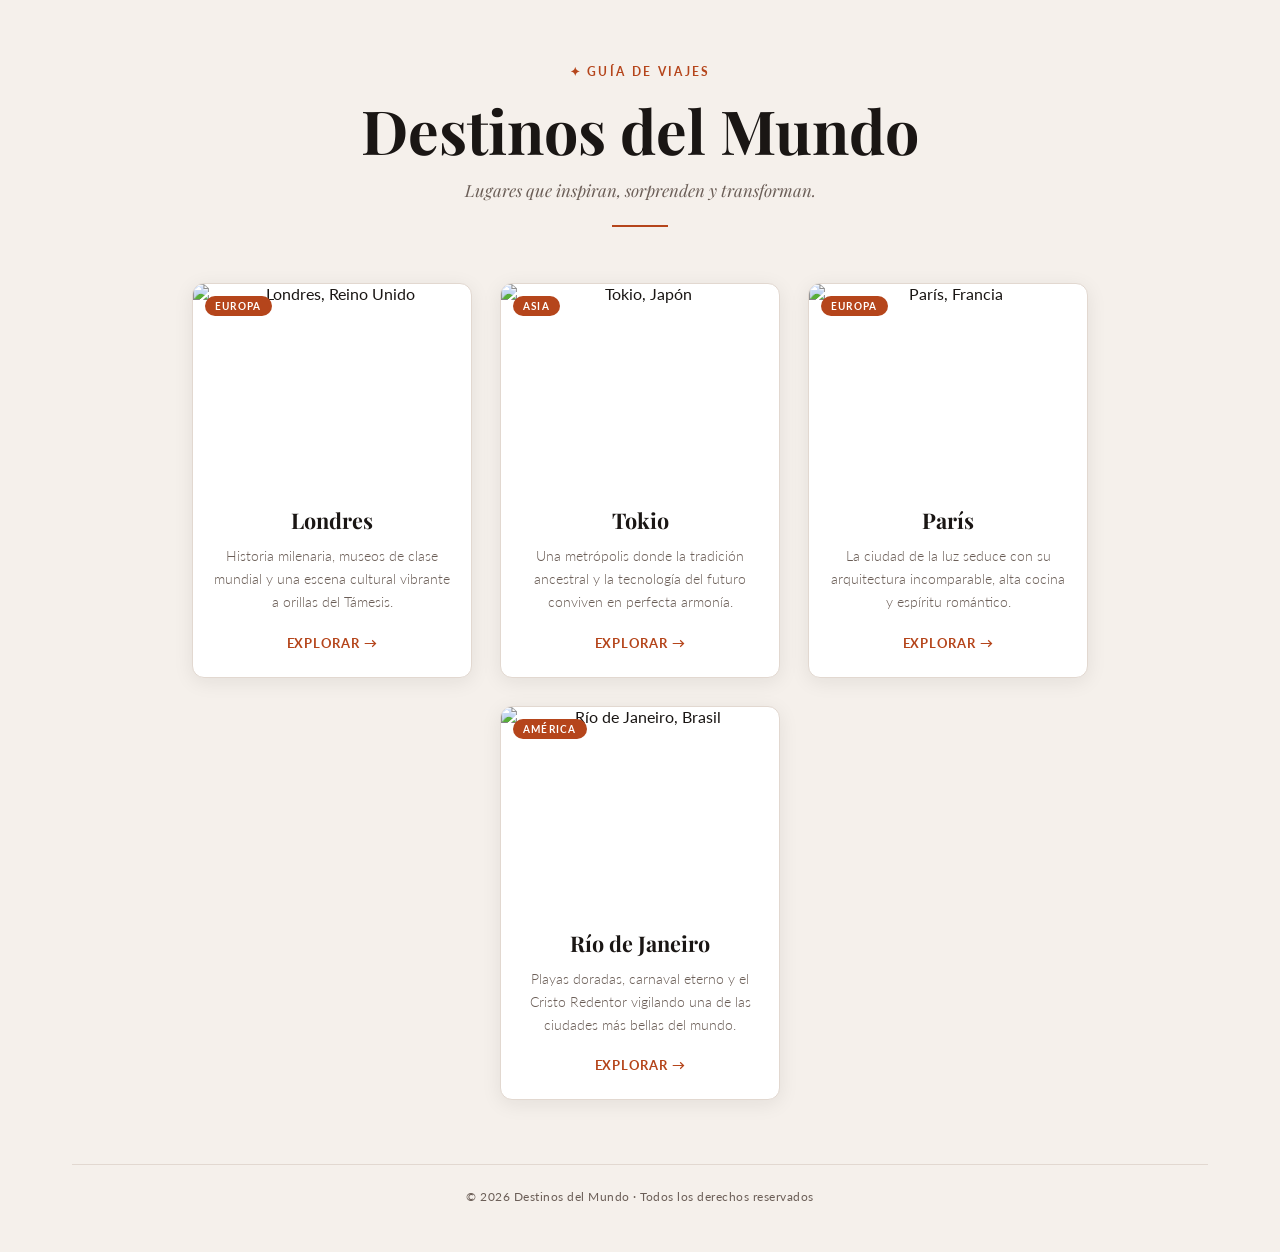
==== Tarjeta de Viajes/index.html @ f25f2ff3 "subida del ejercicio de tarjeta de Viajes" ====
<!DOCTYPE html>
<html lang="es">
<head>
  <meta charset="UTF-8" />
  <meta name="viewport" content="width=device-width, initial-scale=1.0" />
  <title>Destinos del Mundo</title>
  <link rel="preconnect" href="https://fonts.googleapis.com" />
  <link rel="preconnect" href="https://fonts.gstatic.com" crossorigin />
  <link href="https://fonts.googleapis.com/css2?family=Playfair+Display:ital,wght@0,400;0,700;1,400&family=Lato:wght@300;400;700&display=swap" rel="stylesheet" />
  <link rel="stylesheet" href="style/styles.css" />
</head>
<body>

  <div class="contenedor">

    <header class="encabezado">
      <span class="etiqueta">✦ Guía de viajes</span>
      <h1 class="titulo-principal">Destinos del Mundo</h1>
      <p class="subtitulo">Lugares que inspiran, sorprenden y transforman.</p>
    </header>

    <section class="seccion-viajes">

      <article class="tarjeta">
        <div class="tarjeta-imagen-wrapper">
          <img
            src="https://images.unsplash.com/photo-1513635269975-59663e0ac1ad?w=600&q=80"
            alt="Londres, Reino Unido"
            class="tarjeta-imagen"
          />
          <span class="tarjeta-badge">Europa</span>
        </div>
        <div class="tarjeta-cuerpo">
          <h2 class="tarjeta-titulo">Londres</h2>
          <p class="tarjeta-descripcion">
            Historia milenaria, museos de clase mundial y una escena cultural vibrante a orillas del Támesis.
          </p>
          <span class="tarjeta-link">Explorar →</span>
        </div>
      </article>

      <article class="tarjeta">
        <div class="tarjeta-imagen-wrapper">
          <img
            src="https://images.unsplash.com/photo-1540959733332-eab4deabeeaf?w=600&q=80"
            alt="Tokio, Japón"
            class="tarjeta-imagen"
          />
          <span class="tarjeta-badge">Asia</span>
        </div>
        <div class="tarjeta-cuerpo">
          <h2 class="tarjeta-titulo">Tokio</h2>
          <p class="tarjeta-descripcion">
            Una metrópolis donde la tradición ancestral y la tecnología del futuro conviven en perfecta armonía.
          </p>
          <span class="tarjeta-link">Explorar →</span>
        </div>
      </article>

      <article class="tarjeta">
        <div class="tarjeta-imagen-wrapper">
          <img
            src="https://images.unsplash.com/photo-1518105779142-d975f22f1b0a?w=600&q=80"
            alt="París, Francia"
            class="tarjeta-imagen"
          />
          <span class="tarjeta-badge">Europa</span>
        </div>
        <div class="tarjeta-cuerpo">
          <h2 class="tarjeta-titulo">París</h2>
          <p class="tarjeta-descripcion">
            La ciudad de la luz seduce con su arquitectura incomparable, alta cocina y espíritu romántico.
          </p>
          <span class="tarjeta-link">Explorar →</span>
        </div>
      </article>

      <article class="tarjeta">
        <div class="tarjeta-imagen-wrapper">
          <img
            src="https://images.unsplash.com/photo-1483729558449-99ef09a8c325?w=600&q=80"
            alt="Río de Janeiro, Brasil"
            class="tarjeta-imagen"
          />
          <span class="tarjeta-badge">América</span>
        </div>
        <div class="tarjeta-cuerpo">
          <h2 class="tarjeta-titulo">Río de Janeiro</h2>
          <p class="tarjeta-descripcion">
            Playas doradas, carnaval eterno y el Cristo Redentor vigilando una de las ciudades más bellas del mundo.
          </p>
          <span class="tarjeta-link">Explorar →</span>
        </div>
      </article>

    </section>

    <footer class="pie">
      <p>© 2026 Destinos del Mundo · Todos los derechos reservados</p>
    </footer>

  </div>

</body>
</html>
---- Tarjeta de Viajes/style/styles.css ----
/* =============================================
   VARIABLES Y RESET
   ============================================= */
*, *::before, *::after {
  box-sizing: border-box;
  margin: 0;
  padding: 0;
}

:root {
  --color-fondo:        #f5f0eb;
  --color-superficie:   #ffffff;
  --color-acento:       #b5451b;
  --color-texto:        #1a1614;
  --color-texto-suave:  #6b5e57;
  --color-borde:        #e2d8d0;
  --sombra-suave:       0 4px 20px rgba(26, 22, 20, 0.08);
  --sombra-hover:       0 16px 40px rgba(26, 22, 20, 0.18);
  --radio:              12px;
  --ancho-tarjeta:      280px;
  --transicion:         all 0.35s cubic-bezier(0.25, 0.46, 0.45, 0.94);
}

/* =============================================
   BASE
   ============================================= */
html {
  font-size: 16px;
}

body {
  background-color: var(--color-fondo);
  font-family: 'Lato', sans-serif;
  color: var(--color-texto);
  min-height: 100vh;
  /* Sin Flexbox en el body */
}

/* =============================================
   CONTENEDOR PRINCIPAL
   ============================================= */
.contenedor {
  max-width: 1200px;
  margin: 0 auto;
  padding: 60px 32px 48px;
}

/* =============================================
   ENCABEZADO
   ============================================= */
.encabezado {
  text-align: center;
  margin-bottom: 56px;
}

.etiqueta {
  display: inline-block;
  font-family: 'Lato', sans-serif;
  font-size: 0.72rem;
  font-weight: 700;
  letter-spacing: 0.2em;
  text-transform: uppercase;
  color: var(--color-acento);
  margin-bottom: 16px;
}

.titulo-principal {
  font-family: 'Playfair Display', serif;
  font-size: clamp(2.4rem, 5vw, 3.8rem);
  font-weight: 700;
  color: var(--color-texto);
  line-height: 1.15;
  margin-bottom: 14px;
}

.subtitulo {
  font-family: 'Playfair Display', serif;
  font-style: italic;
  font-size: 1.05rem;
  color: var(--color-texto-suave);
  font-weight: 400;
}

/* Línea decorativa debajo del encabezado */
.encabezado::after {
  content: '';
  display: block;
  width: 56px;
  height: 2px;
  background-color: var(--color-acento);
  margin: 24px auto 0;
}

/* =============================================
   SECCIÓN DE VIAJES — FLEXBOX AQUÍ
   ============================================= */
.seccion-viajes {
  display: flex;
  flex-direction: row;
  flex-wrap: wrap;
  justify-content: center;
  gap: 28px;
}

/* =============================================
   TARJETAS
   ============================================= */
.tarjeta {
  background-color: var(--color-superficie);
  border-radius: var(--radio);
  box-shadow: var(--sombra-suave);
  width: var(--ancho-tarjeta);
  text-align: center;
  overflow: hidden;
  transition: var(--transicion);
  border: 1px solid var(--color-borde);
}

/* Efecto hover sobre la tarjeta */
.tarjeta:hover {
  transform: translateY(-8px);
  box-shadow: var(--sombra-hover);
}

/* =============================================
   IMAGEN DE LA TARJETA
   ============================================= */
.tarjeta-imagen-wrapper {
  position: relative;
  overflow: hidden;
}

.tarjeta-imagen {
  width: 100%;
  height: 200px;
  object-fit: cover;
  display: block;
  transition: transform 0.5s cubic-bezier(0.25, 0.46, 0.45, 0.94);
}

.tarjeta:hover .tarjeta-imagen {
  transform: scale(1.07);
}

/* Badge de región sobre la imagen */
.tarjeta-badge {
  position: absolute;
  top: 12px;
  left: 12px;
  background-color: var(--color-acento);
  color: #fff;
  font-size: 0.65rem;
  font-weight: 700;
  letter-spacing: 0.12em;
  text-transform: uppercase;
  padding: 4px 10px;
  border-radius: 40px;
}

/* =============================================
   CUERPO DE LA TARJETA
   ============================================= */
.tarjeta-cuerpo {
  padding: 22px 20px 24px;
}

.tarjeta-titulo {
  font-family: 'Playfair Display', serif;
  font-size: 1.35rem;
  font-weight: 700;
  color: var(--color-texto);
  margin-bottom: 10px;
}

.tarjeta-descripcion {
  font-size: 0.88rem;
  font-weight: 300;
  line-height: 1.65;
  color: var(--color-texto-suave);
  margin-bottom: 18px;
}

.tarjeta-link {
  display: inline-block;
  font-size: 0.8rem;
  font-weight: 700;
  letter-spacing: 0.06em;
  text-transform: uppercase;
  color: var(--color-acento);
  border-bottom: 1.5px solid transparent;
  padding-bottom: 1px;
  transition: border-color 0.25s ease;
  cursor: default;
}

.tarjeta:hover .tarjeta-link {
  border-color: var(--color-acento);
}

/* =============================================
   PIE DE PÁGINA
   ============================================= */
.pie {
  margin-top: 64px;
  text-align: center;
  font-size: 0.78rem;
  color: var(--color-texto-suave);
  letter-spacing: 0.04em;
  border-top: 1px solid var(--color-borde);
  padding-top: 24px;
}

/* =============================================
   RESPONSIVO
   ============================================= */
@media (max-width: 680px) {
  .contenedor {
    padding: 40px 20px 36px;
  }

  .seccion-viajes {
    flex-direction: column;
    align-items: center;
  }

  .tarjeta {
    width: 100%;
    max-width: 340px;
  }
}
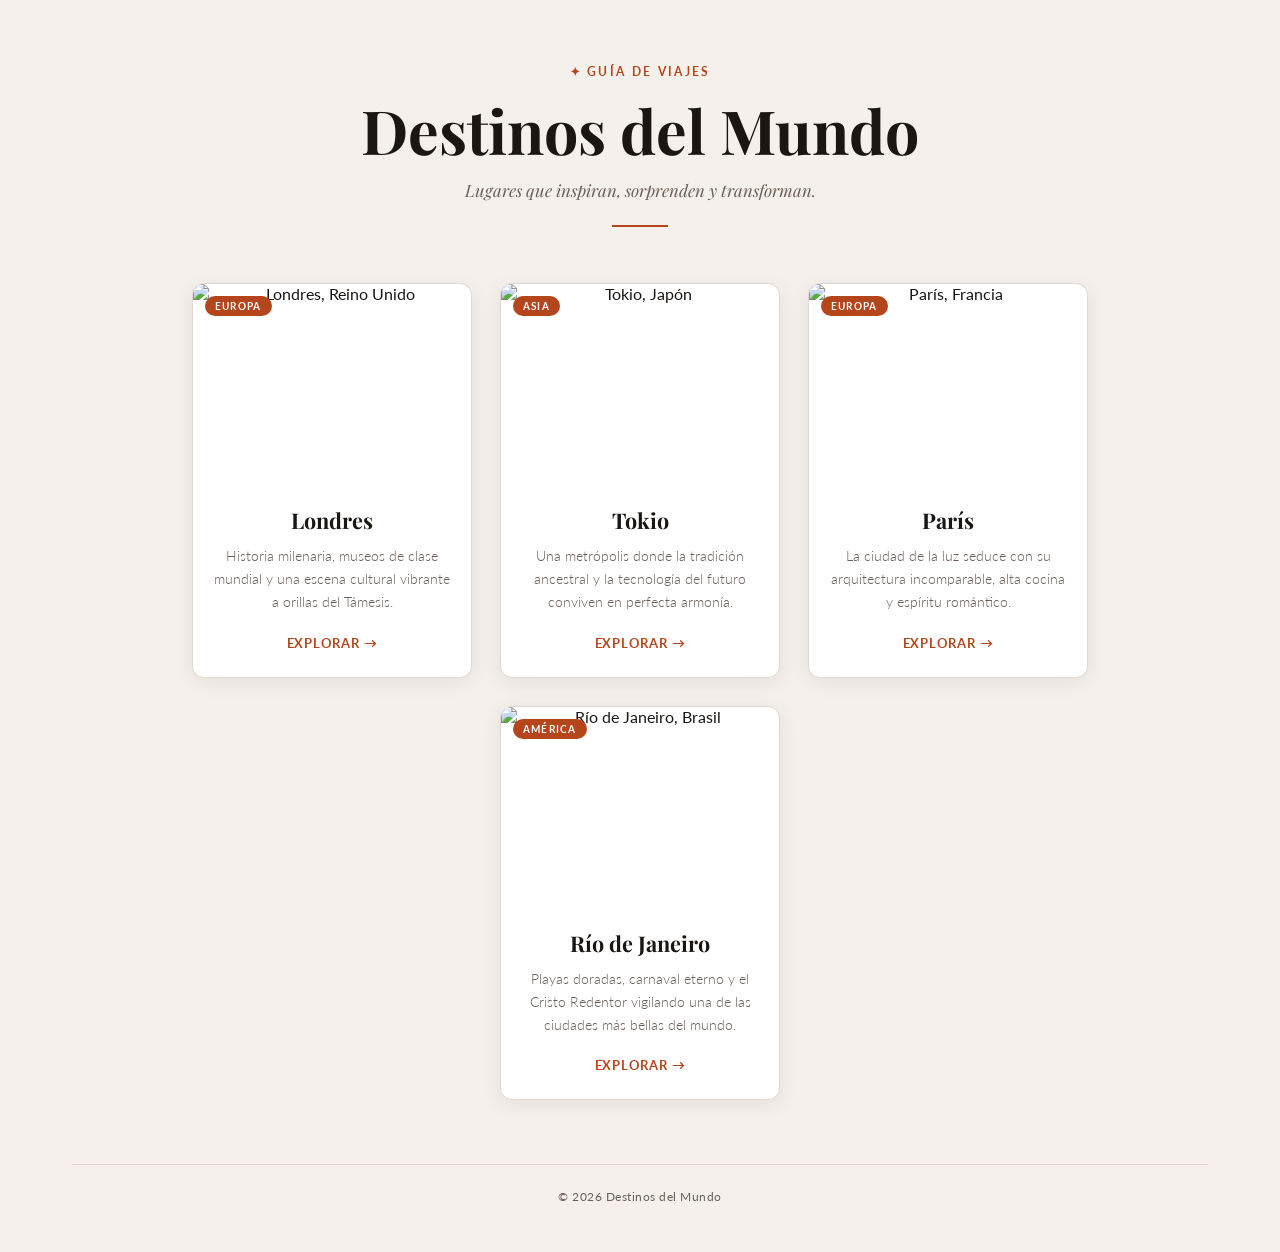
==== commit 0800fe04: "Web ONG" ====
--- a/Tarjeta de Viajes/index.html
+++ b/Tarjeta de Viajes/index.html
@@ -96,7 +96,7 @@
     </section>
 
     <footer class="pie">
-      <p>© 2026 Destinos del Mundo · Todos los derechos reservados</p>
+      <p>© 2026 Destinos del Mundo</p>
     </footer>
 
   </div>
